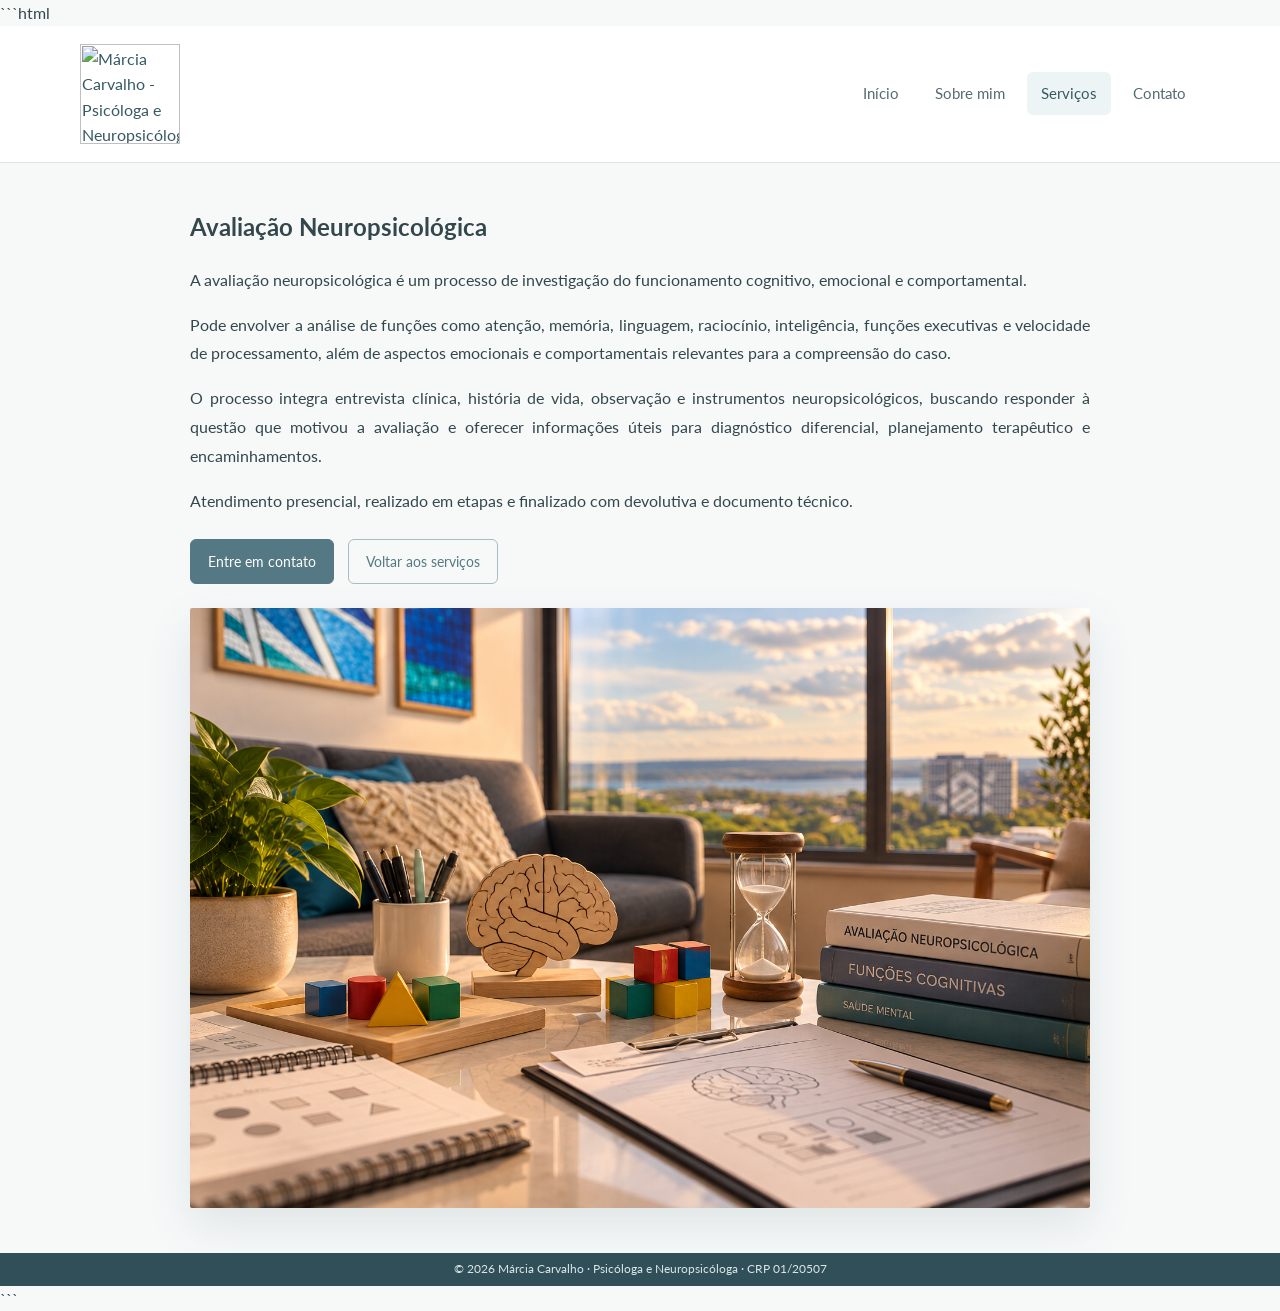
==== avaliacao-neuropsicologica.html @ aefe451d "atualizacao do site 09-10-26" ====
```html
<!DOCTYPE html>
<html lang="pt-br">
  <head>
    <meta charset="UTF-8" />
    <meta name="viewport" content="width=device-width, initial-scale=1.0" />
    <title>Avaliação Neuropsicológica | Márcia Carvalho</title>
    <meta
      name="description"
      content="Conheça a avaliação neuropsicológica oferecida por Márcia Carvalho, Psicóloga e Neuropsicóloga."
    />

    <link
      href="https://fonts.googleapis.com/css2?family=Cormorant+Garamond:wght@400;500;600&family=Lato:wght@400;500;600;700&display=swap"
      rel="stylesheet"
    />
    <link rel="stylesheet" href="style.css" />
  </head>

  <body class="inner-page">
    <header class="site-header">
      <div class="site-header-content">
        <a href="index.html" class="brand">
          <img
            src="imagem5.png"
            alt="Márcia Carvalho - Psicóloga e Neuropsicóloga"
            class="site-logo"
          />
        </a>

        <nav class="site-nav">
          <a href="index.html">Início</a>
          <a href="sobre-mim.html">Sobre mim</a>
          <a href="servicos.html" class="active">Serviços</a>
          <a href="contato.html">Contato</a>
        </nav>
      </div>
    </header>

    <main class="inner-main psychotherapy-main">
      <section class="psychotherapy-layout">
        <div class="psychotherapy-copy">
          <h1>Avaliação Neuropsicológica</h1>

          <p>
            A avaliação neuropsicológica é um processo de investigação do
            funcionamento cognitivo, emocional e comportamental.
          </p>

          <p>
            Pode envolver a análise de funções como atenção, memória, linguagem,
            raciocínio, inteligência, funções executivas e velocidade de
            processamento, além de aspectos emocionais e comportamentais
            relevantes para a compreensão do caso.
          </p>

          <p>
            O processo integra entrevista clínica, história de vida, observação
            e instrumentos neuropsicológicos, buscando responder à questão que
            motivou a avaliação e oferecer informações úteis para diagnóstico
            diferencial, planejamento terapêutico e encaminhamentos.
          </p>

          <p class="psychotherapy-attendance">
            Atendimento presencial, realizado em etapas e finalizado com
            devolutiva e documento técnico.
          </p>

          <div class="psychotherapy-actions">
            <a href="contato.html" class="button button-primary">
              Entre em contato
            </a>
            <a href="servicos.html" class="button button-secondary">
              Voltar aos serviços
            </a>
          </div>
        </div>

        <div class="psychotherapy-image">
          <img
            src="AvaliacaoNeuropsicologica.png"
            alt="Ambiente de atendimento para avaliação neuropsicológica"
          />
        </div>
      </section>
    </main>

    <footer class="site-footer">
      <p>© 2026 Márcia Carvalho · Psicóloga e Neuropsicóloga · CRP 01/20507</p>
    </footer>
  </body>
</html>
```
---- style.css ----
/* =========================================================
   BASE — NORMALIZAÇÃO E TIPOGRAFIA
   Mantém a renderização consistente entre navegadores e telas.
   ========================================================= */

*,
*::before,
*::after {
    box-sizing: border-box;
}

html {
    width: 100%;
}

body {
    margin: 0;
    font-family: "Lato", sans-serif;
    line-height: 1.6;
}

img {
    max-width: 100%;
}

/* =========================================================
   HOME — MÁRCIA CARVALHO
   ========================================================= */

.home-page {
    background-color: #f7f9f9;
    color: #33474d;
    font-family: "Lato", sans-serif;
}


/* ---------- HEADER ---------- */

.home-page .site-header {
    position: relative;
    width: 100%;
    background-color: rgba(255, 255, 255, 0.96);
    border-bottom: 1px solid #dce5e7;
    padding: 0;
}

.home-page .site-header-content {
    max-width: 1180px;
    margin: 0 auto;
    padding: 18px 30px;

    display: flex;
    align-items: center;
    justify-content: space-between;
    gap: 30px;
}

.home-page .brand {
    display: flex;
    flex-direction: column;
    text-decoration: none;
    color: #365963;
}

.header-name {
    position: absolute;

    left: 50%;
    top: 55%;

    transform: translate(-50%, -50%);

    margin-left: -100px;

    color: #304f58;

    font-family: "Cormorant Garamond", serif;

    font-size: 2.5rem;

    font-weight: 400;

    line-height: 1;

    white-space: nowrap;

    display: flex;
    flex-direction: column;
    align-items: center;
}

.header-name small {
    margin-top: 6px;

    font-family: "Lato", sans-serif;

    font-size: 0.72rem;

    font-weight: 500;

    letter-spacing: 0.08em;

    color: #6f858b;
}   

/* ---------- MENU ---------- */

.home-page .site-nav {
    display: flex;
    align-items: center;
    gap: 8px;
}

.home-page .site-nav a {
    padding: 9px 14px;
    background: transparent;
    color: #536b72;
    border-radius: 6px;
    text-decoration: none;
    font-size: 0.95rem;

    transition:
        background-color 0.2s ease,
        color 0.2s ease;
}

.home-page .site-nav a:hover,
.home-page .site-nav a.active {
    background-color: #edf4f5;
    color: #365963;
}


/* ---------- MAIN ---------- */

.home-page .home-main {
    width: 100%;
    max-width: none;
    margin: 0;
    padding: 0;

    background: transparent;
    border-radius: 0;
    box-shadow: none;

    text-align: left;

    padding-bottom: 80px;
}


/* ---------- HERO ---------- */

.home-page .hero {
    max-width: 1180px;

    min-height: 620px;

    margin: 0 auto;
    padding: 50px 30px;

    display: grid;
    grid-template-columns: minmax(0, 1fr) minmax(320px, 540px);

    align-items: center;

    gap: clamp(30px, 4vw, 50px);
}

.home-page .hero-content {
    max-width: 650px;
}

.home-page .eyebrow {
    margin: 0 0 14px;

    color: #66838b;

    font-size: 0.78rem;
    font-weight: 600;

    letter-spacing: 2px;
    text-transform: uppercase;
}

.home-page .hero h1 {
    margin: 0;

    color: #304f58;

    font-family: "Cormorant Garamond", serif;

    font-size: clamp(2.8rem, 5vw, 4.6rem);

    font-weight: 400;

    line-height: 1.05;
}

.home-page .crp {
    margin: 12px 0 28px;

    color: #7b9095;

    font-size: 0.9rem;

    letter-spacing: 0.5px;
}

.home-page .hero-text {
    max-width: 620px;

    margin: 0 0 16px;

    color: #435b62;

    font-size: 1.45rem;

    line-height: 1.5;
}

.home-page .hero-description {
    max-width: 600px;
    margin: 0 0 5px;
    color: #708287;
    font-size: 1.05rem;
    line-height: 1.7;
    text-align: justify;

}


/* ---------- BOTÕES ---------- */

.home-page .hero-buttons {
    display: flex;

    align-items: center;

    gap: 14px;

    margin-top: 45px;
}

.home-page .button {
    display: inline-block;

    padding: 12px 20px;

    border-radius: 6px;

    text-decoration: none;

    font-size: 0.92rem;

    transition:
        background-color 0.2s ease,
        color 0.2s ease,
        border-color 0.2s ease;
}

.home-page .button-primary {
    background-color: #547985;
    color: white;
}

.home-page .button-primary:hover {
    background-color: #456873;
}

.home-page .button-secondary {
    background-color: transparent;

    color: #547985;

    border: 1px solid #a9bcc1;
}

.home-page .button-secondary:hover {
    background-color: #edf4f5;
}


/* ---------- FOTO DA HOME ---------- */

.home-page .home-page
/* ---------- SERVIÇOS NA HOME ---------- */

.home-page .services-preview {
    max-width: 1180px;

    margin: 0 auto 60px;

    padding: 70px 30px 40px;

    border-top: 1px solid #e1e9eb;
}

.home-page .section-heading {
    max-width: 650px;

    margin-bottom: 42px;
}

.home-page .section-heading h2 {
    margin: 0 0 12px;

    color: #304f58;

    font-family: "Cormorant Garamond", serif;

    font-size: 2.4rem;

    font-weight: 400;
}


/* ---------- CARDS ---------- */

.home-page .service-cards {
    display: grid;

    grid-template-columns: repeat(2, 1fr);

    gap: 24px;

    max-width: 1100px;
    margin: 0 auto;
}

.home-page .service-card {
    padding: 32px;

    background-color: white;

    border: 1px solid #e0e8ea;

    border-radius: 10px;

    text-decoration: none;

    box-shadow: 0 8px 25px rgba(48, 79, 88, 0.05);

    transition:
        transform 0.2s ease,
        box-shadow 0.2s ease,
        border-color 0.2s ease;
}

.home-page .service-card:hover {
    transform: translateY(-3px);

    border-color: #c2d2d6;
    background: #eef4f5;

    box-shadow: 0 14px 30px rgba(48, 79, 88, 0.09);
}

.home-page .service-card h3 {
    margin: 0 0 12px;

    color: #365963;

    font-family: "Cormorant Garamond", serif;

    font-size: 1.45rem;

    font-weight: 400;
}

.home-page .service-card p {
    margin: 0 0 20px;

    color: #718287;

    font-size: 0.95rem;

    line-height: 1.7;
}

.home-page .service-card span {
    color: #547985;

    font-size: 0.9rem;

    font-weight: 600;
}


/* =========================================================
   PÁGINAS INTERNAS
   ========================================================= */

.inner-page {
    min-height: 100vh;
    display: flex;
    flex-direction: column;

    background-color: #f7f9f9;
    color: #33474d;
    font-family: "Lato", sans-serif;
}


/* ---------- HEADER ---------- */

.inner-page .site-header {
    position: relative;

    width: 100%;

    background-color: rgba(255, 255, 255, 0.96);

    border-bottom: 1px solid #dce5e7;

    padding: 0;
}

.inner-page .site-header-content {
    max-width: 1180px;

    margin: 0 auto;

    padding: 18px 30px;

    display: flex;

    align-items: center;

    justify-content: space-between;

    gap: 30px;
}

.inner-page .brand {
    display: flex;

    flex-direction: column;

    text-decoration: none;

    color: #365963;
}

.inner-page .site-nav {
    display: flex;

    align-items: center;

    gap: 8px;
}

.inner-page .site-nav a {
    padding: 9px 14px;

    background: transparent;

    color: #536b72;

    border-radius: 6px;

    text-decoration: none;

    font-size: 0.95rem;

    transition:
        background-color 0.2s ease,
        color 0.2s ease;
}

.inner-page .site-nav a:hover,
.inner-page .site-nav a.active {
    background-color: #edf4f5;

    color: #365963;
}


/* =========================================================
   SOBRE MIM
   ========================================================= */

.about-main {
    max-width: 1180px;

    margin: 0 auto;

    padding: 30px 30px 60px;

    background: transparent;

    text-align: left;
}


/* ---------- PRIMEIRA SEÇÃO ---------- */

.about-hero {
    display: grid;

    grid-template-columns: minmax(0, 1fr) minmax(320px, 540px);

    align-items: center;

    gap: clamp(30px, 4vw, 50px);

    max-width: 1180px;

    margin: 0 auto;
}

.about-content {
    text-align: left;
}


/* ---------- FOTO ---------- */

.about-image {
    display: flex;

    justify-content: flex-start;
    transform: none;
}

.about-image img {
    width: 100%;
    max-width: 500px;
    height: 450px;

    object-fit: cover;
    object-position: center top;

    border-radius: 0;

    box-shadow: 0 18px 45px rgba(48, 79, 88, 0.12);

    -webkit-mask-image: linear-gradient(to right,
            black 0%,
            black 78%,
            rgba(0, 0, 0, 0.75) 85%,
            rgba(0, 0, 0, 0.25) 93%,
            transparent 100%);

    mask-image: linear-gradient(to right,
            black 0%,
            black 78%,
            rgba(0, 0, 0, 0.75) 85%,
            rgba(0, 0, 0, 0.25) 93%,
            transparent 100%);
}

/* ---------- TEXTO ---------- */

.about-content {
    max-width: 650px;
    text-align: left;
    order: 1;
}

.about-content .eyebrow {
    margin: 0 0 14px;

    color: #66838b;

    font-size: 0.78rem;

    font-weight: 600;

    letter-spacing: 2px;

    text-transform: uppercase;
}

.about-content h1 {
    margin: 0;

    color: #304f58;

    font-family: "Cormorant Garamond", serif;

    font-size: 3.5rem;

    font-weight: 400;

    line-height: 1.1;
}

.about-role {
    margin: 12px 0 24px;

    color: #789096;

    font-size: 0.95rem;
}

.about-content p:not(.eyebrow):not(.about-role) {
    margin: 0 0 12px;

    color: #687b80;

    font-size: 1.04rem;

    line-height: 1.65;
    text-align: justify;
}


/* =========================================================
   MINHA ABORDAGEM — TCC
   ========================================================= */

.about-approach {
    margin-top: 50px;

    padding-top: 45px;

    border-top: 1px solid #e1e9eb;
}

.about-approach .section-heading {
    max-width: 800px;
}

.about-approach .eyebrow {
    margin: 0 0 14px;

    color: #66838b;

    font-size: 0.78rem;

    font-weight: 600;

    letter-spacing: 2px;

    text-transform: uppercase;
}

.about-approach h2 {
    margin: 0 0 18px;

    color: #304f58;

    font-family: "Cormorant Garamond", serif;

    font-size: 2.4rem;

    font-weight: 400;
}


/* TODOS os textos da TCC ficam iguais */

.about-approach .section-heading>p {
    margin: 0 0 14px;

    color: #75868a;

    font-size: 1rem;

    line-height: 1.7;
}

.about-approach .section-heading>p:last-child {
    margin-bottom: 0;
}


/* =========================================================
   RODAPÉ
   ========================================================= */

/*
   Home e Sobre mim usam exatamente o mesmo rodapé.
*/

.home-page .site-footer,
.inner-page .site-footer {
    position: relative;

    width: 100%;

    padding: 8px 20px;

    background-color: #304f58;

    color: #dbe5e7;

    text-align: center;
}

.home-page .site-footer p,
.inner-page .site-footer p {
    margin: 0;

    padding: 0;

    font-size: 0.72rem;

    line-height: 1.4;
}


/* Logo da marca no cabeçalho */
.site-header-content {
    min-height: 100px;
}

.site-logo {
    height: 100px;
    width: auto;
    object-fit: contain;
    display: block;
}

/* =========================================================
   SERVIÇOS
   ========================================================= */

.inner-page .inner-main {
    width: 100%;
    max-width: 1180px;
    margin: 0 auto;
    padding: 25px 30px 45px;

    background: transparent;
    text-align: left;
}


/* ---------- TÍTULO DA PÁGINA ---------- */

.inner-page .page-heading {
    max-width: 800px;
    margin-bottom: 24px;
}

.inner-page .page-heading .eyebrow {
    margin: 0 0 8px;

    color: #66838b;

    font-size: 0.78rem;
    font-weight: 600;

    letter-spacing: 2px;
    text-transform: uppercase;
}

.inner-page .page-heading h1 {
    margin: 0 0 8px;

    color: #304f58;

    font-family: "Cormorant Garamond", serif;
    font-size: clamp(2.8rem, 4vw, 3.5rem);
    font-weight: 400;
    line-height: 1.05;
}

.inner-page .page-heading>p:last-child {
    margin: 0;

    color: #75868a;

    font-size: 1rem;
    line-height: 1.55;
}


/* ---------- CARDS ---------- */

.inner-page .services-grid {
    display: grid;
    grid-template-columns: repeat(2, 1fr);
    gap: 24px;
}

.inner-page .service-detail-card {
    padding: 22px 30px;

    background-color: #ffffff;

    border: 1px solid #e0e8ea;
    border-radius: 10px;

    box-shadow: 0 8px 25px rgba(48, 79, 88, 0.05);

    transition:
        transform 0.2s ease,
        box-shadow 0.2s ease,
        border-color 0.2s ease;
}

.inner-page .service-detail-card:hover {
    transform: translateY(-3px);

    border-color: #c2d2d6;

    box-shadow: 0 14px 30px rgba(48, 79, 88, 0.09);
}


/* ---------- NÚMERO ---------- */

.inner-page .service-detail-number {
    margin-bottom: 16px;

    color: #78949b;

    font-size: 0.78rem;
    font-weight: 600;

    letter-spacing: 1.5px;
}


/* ---------- TÍTULO ---------- */

.inner-page .service-detail-content h2 {
    margin: 0 0 10px;

    color: #365963;

    font-family: "Cormorant Garamond", serif;

    font-size: 1.8rem;
    font-weight: 400;

    line-height: 1.2;
}


/* ---------- TEXTO ---------- */

.inner-page .service-detail-content p {
    margin: 0 0 18px;

    color: #718287;

    font-size: 1.0rem;
    line-height: 1.55;
}


/* ---------- BOTÃO ---------- */

.inner-page .service-detail-content .button {
    display: inline-block;

    padding: 10px 17px;

    background-color: #547985;
    color: white;

    border-radius: 6px;

    text-decoration: none;

    font-size: 0.9rem;

    transition: background-color 0.2s ease;
}

.inner-page .service-detail-content .button:hover {
    background-color: #456873;
}


/* ---------- RODAPÉ ---------- */

.inner-page .site-footer {
    margin-top: auto;
}


/* =========================================================
   CONTATO
   ========================================================= */

.inner-page .contact-main {
    width: 100%;
    max-width: 1180px;
    margin: 0 auto;

    padding: 40px 30px 50px;

    background: transparent;

    text-align: left;

    flex: 1;
}


/* ---------- TÍTULO ---------- */

.inner-page .contact-heading {
    max-width: 760px;

    margin-bottom: 32px;
}

.inner-page .contact-heading .eyebrow {
    margin: 0 0 8px;

    color: #66838b;

    font-size: 0.78rem;
    font-weight: 600;

    letter-spacing: 2px;
    text-transform: uppercase;
}

.inner-page .contact-heading h1 {
    margin: 0 0 10px;

    color: #304f58;

    font-family: "Cormorant Garamond", serif;
    font-size: clamp(2.8rem, 4vw, 3.5rem);
    font-weight: 400;

    line-height: 1.05;
}

.inner-page .contact-heading>p:last-child {
    margin: 0;

    color: #75868a;

    font-size: 1rem;

    line-height: 1.55;
}


/* ---------- CARDS ---------- */

.inner-page .contact-cards {
    display: grid;
    grid-template-columns: repeat(3, 1fr);
    gap: 22px;
    max-width: 1100px;
    margin: 0 auto;
}

.inner-page .contact-card {
    display: flex;
    flex-direction: column;

    padding: 28px;

    background-color: #ffffff;

    border: 1px solid #e0e8ea;
    border-radius: 10px;

    text-decoration: none;

    box-shadow: 0 8px 25px rgba(48, 79, 88, 0.05);

    transition:
        transform 0.2s ease,
        box-shadow 0.2s ease,
        border-color 0.2s ease;
}

.inner-page .contact-card:hover {
    transform: translateY(-3px);

    border-color: #c2d2d6;

    box-shadow: 0 14px 30px rgba(48, 79, 88, 0.09);
}


/* ---------- ÍCONES ---------- */

.inner-page .contact-icon {
    width: 58px;
    height: 58px;

    margin-bottom: 20px;
}

.inner-page .contact-icon img {
    width: 100%;
    height: 100%;

    object-fit: contain;

    display: block;
}


/* ---------- INFORMAÇÕES ---------- */

.inner-page .contact-info h2 {
    margin: 0 0 8px;

    color: #365963;

    font-family: "Cormorant Garamond", serif;

    font-size: 1.55rem;
    font-weight: 400;
}

.inner-page .contact-info p {
    margin: 0 0 18px;

    color: #718287;

    font-size: 0.92rem;

    line-height: 1.5;
}

.inner-page .contact-info span {
    margin-top: auto;

    color: #547985;

    font-size: 0.9rem;
    font-weight: 600;
}


/* =========================================================
   PSICOTERAPIA — AJUSTE EXCLUSIVO DA PÁGINA
   ========================================================= */

.psychotherapy-main {
    padding-top: 40px;
    padding-bottom: 35px;
}

.psychotherapy-content {
    width: 100%;
    max-width: 1100px;
    margin: 0 auto;
    transform: translateX(-20px);
}

.psychotherapy-card {
    width: 100%;

    padding: 10px 8px 20px;

    background-color: transparent;

    border: none;
    border-radius: 0;

    box-shadow: none;
}

.psychotherapy-card h2 {
    margin: 0 0 20px;

    color: #304f58;

    font-family: "Cormorant Garamond", serif;

    font-size: 2.2rem;
    font-weight: 400;

    line-height: 1.2;
}

.psychotherapy-card p:not(.eyebrow) {
    margin: 0 0 16px;

    color: #687b80;

    font-size: 0.96rem;

    line-height: 1.65;
}

.psychotherapy-actions {
    display: flex;
    align-items: center;

    gap: 14px;

    margin-top: 24px;
}

/* Botões exclusivos da psicoterapia */
.psychotherapy-actions .button {
    display: inline-flex;
    align-items: center;
    justify-content: center;

    padding: 10px 17px;

    border-radius: 6px;

    font-size: 0.9rem;

    text-decoration: none;

    transition:
        background-color 0.2s ease,
        color 0.2s ease,
        border-color 0.2s ease;
}

.psychotherapy-actions .button-primary {
    background-color: #547985;
    color: #ffffff;

    border: 1px solid #547985;
}

.psychotherapy-actions .button-primary:hover {
    background-color: #456873;
    border-color: #456873;
}

.psychotherapy-actions .button-secondary {
    background-color: transparent;
    color: #547985;

    border: 1px solid #a9bcc1;
}

.psychotherapy-actions .button-secondary:hover {
    background-color: #edf4f5;
}


/* ---------- RODAPÉ ---------- */

/* =========================================================
   PSICOTERAPIA — CELULAR
   ========================================================= */

/* ---------- IMAGEM PRINCIPAL ---------- */

.hero-image {
    display: flex;
    justify-content: center;

    width: 100%;
    height: 522px;

    overflow: hidden;
}

.hero-image img {
    display: block;

    width: min(100%, 450px);
    height: 522px;

    object-fit: cover;
    object-position: center center;

    border-radius: 0;

    box-shadow: 0 18px 45px rgba(48, 79, 88, 0.12);

    transform: none;

    /* Transição suave para o fundo */
    -webkit-mask-image: linear-gradient(to right,
            transparent 0%,
            rgba(0, 0, 0, 0.25) 10%,
            rgba(0, 0, 0, 0.75) 25%,
            black 32%,
            black 100%);

    mask-image: linear-gradient(to right,
            transparent 0%,
            rgba(0, 0, 0, 0.25) 10%,
            rgba(0, 0, 0, 0.75) 25%,
            black 32%,
            black 100%);
}


@media (max-width: 600px) {

    .psychotherapy-main {
        padding: 30px 20px 35px;
    }

    .psychotherapy-actions {
        flex-direction: column;

        align-items: stretch;

        width: 100%;
    }

    .psychotherapy-actions .button {
        width: 100%;
    }
}

/* =========================================================
   AVALIAÇÃO NEUROPSICOLÓGICA — AJUSTE EXCLUSIVO DA PÁGINA
   ========================================================= */

.neuropsychology-main {
    padding-top: 40px;
    padding-bottom: 35px;
}

.neuropsychology-content {
    width: 100%;
    max-width: 1100px;
    margin: 0 auto;
}

.neuropsychology-card {
    width: 100%;

    padding: 34px 48px 30px;

    background-color: #ffffff;

    border: 1px solid #d9e5e9;
    border-radius: 14px;

    box-shadow: 0 8px 30px rgba(40, 75, 85, 0.04);
}

.neuropsychology-card .eyebrow {
    margin: 0 0 14px;

    color: #66838b;

    font-size: 0.78rem;
    font-weight: 600;

    letter-spacing: 2px;
    text-transform: uppercase;
}

.neuropsychology-card h2 {
    margin: 0 0 20px;

    color: #304f58;

    font-family: "Cormorant Garamond", serif;

    font-size: 2.2rem;
    font-weight: 400;

    line-height: 1.2;
}

.neuropsychology-card p:not(.eyebrow) {
    margin: 0 0 16px;

    color: #687b80;

    font-size: 1.05rem;

    line-height: 1.65;
}

.neuropsychology-actions {
    display: flex;
    align-items: center;

    gap: 14px;

    margin-top: 24px;
}

/* Botões exclusivos da avaliação neuropsicológica */

.neuropsychology-actions .button {
    display: inline-flex;
    align-items: center;
    justify-content: center;

    padding: 10px 17px;

    border-radius: 6px;

    font-size: 0.9rem;

    text-decoration: none;

    transition:
        background-color 0.2s ease,
        color 0.2s ease,
        border-color 0.2s ease;
}

.neuropsychology-actions .button-primary {
    background-color: #547985;
    color: #ffffff;

    border: 1px solid #547985;
}

.neuropsychology-actions .button-primary:hover {
    background-color: #456873;
    border-color: #456873;
}

.neuropsychology-actions .button-secondary {
    background-color: transparent;
    color: #547985;

    border: 1px solid #a9bcc1;
}

.neuropsychology-actions .button-secondary:hover {
    background-color: #edf4f5;
}

/* =========================================================
   AVALIAÇÃO NEUROPSICOLÓGICA — CELULAR
   ========================================================= */

@media (max-width: 600px) {

    .neuropsychology-main {
        padding: 30px 20px 35px;
    }

    .neuropsychology-card {
        padding: 28px 24px;
    }

    .neuropsychology-card h2 {
        font-size: 2rem;
    }

    .neuropsychology-card p:not(.eyebrow) {
        font-size: 0.95rem;
    }

    .neuropsychology-actions {
        flex-direction: column;

        align-items: stretch;

        width: 100%;
    }

    .neuropsychology-actions .button {
        width: 100%;
    }
}

/* =========================================================
   RESPONSIVIDADE — HOME E PÁGINAS INTERNAS
   O layout se adapta aos CSS pixels disponíveis, não ao tamanho físico
   do monitor. Isso mantém o mesmo design em MacBook, monitor externo
   e celular, mudando apenas quando o espaço realmente fica menor.
   ========================================================= */

@media (max-width: 1050px) {

    /* ---------- HOME ---------- */

    .home-page .hero {
        grid-template-columns: minmax(0, 1fr) minmax(300px, 430px);
        gap: 30px;
        padding-left: 30px;
        padding-right: 30px;
    }

    .home-page .hero-image {
        height: 500px;
    }

    .home-page .hero-image img {
        width: min(100%, 430px);
        height: 500px;
        object-fit: cover;
        object-position: center center;
    }

    /* ---------- SOBRE MIM ---------- */

    .about-main {
        padding-left: 30px;
        padding-right: 30px;
    }

    .about-hero {
        grid-template-columns: minmax(260px, 320px) minmax(0, 1fr);
        gap: 40px;
    }

    /* ---------- SERVIÇOS ---------- */

    .inner-page .services-grid {
        gap: 20px;
    }

    /* ---------- CONTATO ---------- */

    .inner-page .contact-cards {
        gap: 18px;
    }
}


@media (max-width: 850px) {

    /* ---------- CABEÇALHO ---------- */

    .home-page .site-header-content,
    .inner-page .site-header-content {
        flex-direction: column;
        gap: 15px;
        position: relative;
    }

    /* ---------- HOME ---------- */

    .home-page .hero {
        grid-template-columns: 1fr;
        gap: 35px;
        padding: 50px 30px;
    }

    .home-page .hero-content {
        max-width: 100%;
        text-align: center;
    }

    .home-page .hero .eyebrow,
    .home-page .hero-text,
    .home-page .hero-description {
        margin-left: auto;
        margin-right: auto;
    }

    .home-page .hero-buttons {
        justify-content: center;
    }

    .home-page .hero-image {
        order: -1;
        justify-content: center;
        height: 390px;
    }

    .home-page .hero-image img {
        width: min(100%, 320px);
        height: 390px;
        object-fit: cover;
        object-position: center center;
        transform: none;
    }

    .home-page .service-cards {
        grid-template-columns: 1fr;
    }

    /* ---------- SOBRE MIM ---------- */

    .about-main {
        padding: 45px 30px 60px;
    }

    .about-hero {
        grid-template-columns: 1fr;
        gap: 40px;
    }

    .about-image {
        order: -1;
        justify-content: center;
        transform: none;
    }

    .about-image img {
        width: min(100%, 300px);
        height: 380px;
    }

    .about-content {
        max-width: 100%;
        text-align: center;
    }

    .about-content h1 {
        font-size: 3rem;
    }

    .about-content .eyebrow,
    .about-content p {
        margin-left: auto;
        margin-right: auto;
    }

    .about-approach .section-heading {
        text-align: center;
        margin: 0 auto;
    }

    /* ---------- SERVIÇOS ---------- */

    .inner-page .services-grid {
        grid-template-columns: 1fr;
    }

    /* ---------- CONTATO ---------- */

    .inner-page .contact-main {
        padding: 35px 30px 45px;
    }

    .inner-page .contact-cards {
        grid-template-columns: 1fr;
    }
}


@media (max-width: 600px) {

    /* ---------- CABEÇALHO ---------- */

    .home-page .site-header-content,
    .inner-page .site-header-content {
        padding: 16px 20px;
    }

    .site-logo {
        height: 85px;
    }

    .home-page .site-nav,
    .inner-page .site-nav {
        width: 100%;
        justify-content: center;
        flex-wrap: wrap;
    }

    .home-page .site-nav a,
    .inner-page .site-nav a {
        padding: 8px 10px;
        font-size: 0.88rem;
    }

    /* ---------- HOME ---------- */

    .home-page .hero {
        padding: 40px 20px 50px;
    }

    .home-page .hero h1 {
        font-size: 3rem;
    }

    .home-page .hero-text {
        font-size: 1.2rem;
    }

    .home-page .hero-buttons {
        flex-direction: column;
        width: 100%;
    }

    .home-page .button {
        width: 100%;
        text-align: center;
    }

    .home-page .hero-image {
        height: 350px;
    }

    .home-page .hero-image img {
        width: 280px;
        height: 350px;
        object-fit: cover;
        object-position: center center;
    }

    .home-page .services-preview {
        padding: 55px 20px 65px;
    }

    .home-page .section-heading h2 {
        font-size: 2rem;
    }

    .home-page .service-card {
        padding: 26px;
    }

    /* ---------- PÁGINAS INTERNAS ---------- */

    .inner-page .inner-main {
        padding: 30px 20px 40px;
    }

    .about-main {
        padding: 40px 20px 55px;
    }

    .about-image img {
        width: 280px;
        height: 350px;
    }

    .about-content h1 {
        font-size: 2.6rem;
    }

    .about-content p:not(.eyebrow):not(.about-role) {
        font-size: 0.95rem;
    }

    .about-approach {
        margin-top: 50px;
        padding-top: 45px;
    }

    .about-approach h2 {
        font-size: 2rem;
    }

    .inner-page .page-heading h1 {
        font-size: 3rem;
    }

    .inner-page .service-detail-card {
        padding: 24px;
    }

    .inner-page .service-detail-content h2 {
        font-size: 1.55rem;
    }

    .inner-page .contact-main {
        padding: 30px 20px 40px;
    }

    .inner-page .contact-heading h1 {
        font-size: 2.6rem;
    }

    .inner-page .contact-card {
        padding: 24px;
    }
}

/* Cards da página Serviços */

.inner-page .services-grid {
    display: grid;
    grid-template-columns: repeat(2, 1fr);
    gap: 24px;
    max-width: 1100px;
    margin: 0 auto;
}

.inner-page .services-grid .service-card {
    display: block;
    padding: 32px;
    background-color: #ffffff;
    border: 1px solid #e0e8ea;
    border-radius: 10px;
    text-decoration: none;
    box-shadow: 0 8px 25px rgba(48, 79, 88, 0.05);

    transition:
        transform 0.2s ease,
        box-shadow 0.2s ease,
        border-color 0.2s ease,
        background-color 0.2s ease;
}

.inner-page .services-grid .service-card:hover {
    transform: translateY(-3px);
    border-color: #c2d2d6;
    background-color: #eef4f5;
    box-shadow: 0 14px 30px rgba(48, 79, 88, 0.09);
}

.inner-page .services-grid .service-card h3 {
    margin: 0 0 12px;
    color: #365963;
    font-family: "Cormorant Garamond", serif;
    font-size: 1.45rem;
    font-weight: 400;
}

.inner-page .services-grid .service-card p {
    margin: 0 0 20px;
    color: #718287;
    font-size: 0.95rem;
    line-height: 1.7;
}

.inner-page .services-grid .service-card span {
    color: #547985;
    font-size: 0.9rem;
    font-weight: 600;
}


/* PSICOTERAPIA — TEXTO ACIMA E FOTO HORIZONTAL ABAIXO */

.psychotherapy-main {
    width: 100%;
    max-width: 1240px;
    margin: 0 auto;
    padding: 45px 30px 60px;
    background: transparent;
}

.psychotherapy-layout {
    display: flex;
    flex-direction: column;
    align-items: stretch;
    gap: 32px;
    width: 100%;
    max-width: 1100px;
    margin: 0 auto;
    transform: none;
}

.psychotherapy-copy {
    width: 100%;
    max-width: 900px;
}

.psychotherapy-image {
    width: 100%;
    max-width: 1100px;
    margin: 0 auto;
}

.psychotherapy-image img {
    display: block;
    width: 100%;
    height: auto;
    aspect-ratio: auto;
    object-fit: contain;
    object-position: center;
    border-radius: 2px;
    box-shadow: 0 18px 45px rgba(48, 79, 88, 0.12);
}

@media (max-width: 600px) {
    .psychotherapy-main {
        padding: 30px 20px 40px;
    }

    .psychotherapy-copy h1 {
        font-size: 2.7rem;
    }

    .psychotherapy-copy p:not(.psychotherapy-eyebrow) {
        font-size: 1rem;
    }

    .psychotherapy-main .psychotherapy-actions {
        flex-direction: column;
        align-items: stretch;
    }

    .psychotherapy-main .psychotherapy-actions .button {
        width: 100%;
        text-align: center;
    }
}

/* PSICOTERAPIA — AJUSTE DE TEXTO E IMAGEM */

.psychotherapy-layout {
    display: flex;
    flex-direction: column;
    align-items: center;
    gap: 24px;
    width: 100%;
    max-width: 900px;
    margin: 0 auto;
    transform: none;
}

.psychotherapy-copy {
    width: 100%;
    max-width: 100%;
    text-align: left;
}

.psychotherapy-copy p:not(.psychotherapy-eyebrow) {
    text-align: justify;
    line-height: 1.8;
}

.psychotherapy-image {
    width: 100%;
    max-width: 900px;
    margin: 0 auto;
}

.psychotherapy-image img {
    display: block;
    width: 100%;
    height: auto;
    aspect-ratio: auto;
    object-fit: contain;
    object-position: center;
    border-radius: 2px;
    box-shadow: 0 18px 45px rgba(48, 79, 88, 0.12);
}

@media (max-width: 600px) {
    .psychotherapy-layout {
        gap: 20px;
    }

    .psychotherapy-copy p:not(.psychotherapy-eyebrow) {
        text-align: justify;
    }

    .psychotherapy-image {
        width: 100%;
    }
}


/* ========================================
   CONTATO — NOVO LAYOUT
======================================== */

.contact-page {
    background: #f5f8f8;
}

.contact-main {
    width: 100%;
    max-width: 1190px;
    min-height: 610px;
    margin: 0 auto;
    padding: 65px 30px 75px;
}

.contact-intro {
    max-width: 720px;
    margin-bottom: 38px;
}

.contact-eyebrow {
    display: inline-block;
    margin-bottom: 12px;
    color: #78949a;
    font-family: "Lato", sans-serif;
    font-size: 0.76rem;
    font-weight: 700;
    letter-spacing: 2px;
}

.contact-intro h1 {
    margin: 0 0 12px;
    color: #31545d;
    font-family: "Cormorant Garamond", serif;
    font-size: clamp(2.8rem, 5vw, 3.7rem);
    font-weight: 500;
    line-height: 1.05;
}

.contact-intro>p {
    max-width: 650px;
    margin: 0;
    color: #70848a;
    font-family: "Lato", sans-serif;
    font-size: 1.05rem;
    line-height: 1.8;
}

.contact-content {
    display: grid;
    grid-template-columns: 1.05fr 0.95fr;
    gap: 30px;
    align-items: stretch;
}

.contact-welcome {
    display: flex;
    flex-direction: column;
    align-items: flex-start;
    justify-content: center;
    padding: 38px 40px;
    border: 1px solid #dce6e8;
    border-radius: 12px;
    background: #ffffff;
    box-shadow: 0 12px 30px rgba(48, 79, 88, 0.04);
}

.contact-decoration {
    display: flex;
    gap: 6px;
    margin-bottom: 24px;
}

.contact-decoration span {
    display: block;
    width: 25px;
    height: 3px;
    border-radius: 3px;
    background: #91afb4;
}

.contact-decoration span:nth-child(2) {
    width: 13px;
    background: #c0d2d5;
}

.contact-decoration span:nth-child(3) {
    width: 7px;
    background: #dce6e8;
}

.contact-welcome h2 {
    max-width: 390px;
    margin: 0 0 14px;
    color: #31545d;
    font-family: "Cormorant Garamond", serif;
    font-size: 2.35rem;
    font-weight: 500;
    line-height: 1.12;
}

.contact-welcome>p {
    max-width: 420px;
    margin: 0 0 28px;
    color: #70848a;
    font-family: "Lato", sans-serif;
    font-size: 0.98rem;
    line-height: 1.8;
}

.contact-whatsapp-button {
    display: inline-flex;
    align-items: center;
    justify-content: center;
    gap: 10px;
    min-height: 50px;
    padding: 13px 18px;
    border: 1px solid #31545d;
    border-radius: 6px;
    background: #31545d;
    color: #ffffff;
    font-family: "Lato", sans-serif;
    font-size: 0.9rem;
    font-weight: 700;
    text-decoration: none;
    transition: background 0.2s ease, transform 0.2s ease;
}

.contact-whatsapp-button:hover {
    transform: translateY(-2px);
    background: #25434b;
}

.contact-whatsapp-button img {
    width: 21px;
    height: 21px;
    object-fit: contain;
    filter: brightness(0) invert(1);
}

.contact-whatsapp-button span {
    margin-left: 4px;
    font-size: 1.1rem;
}

.contact-options {
    display: flex;
    flex-direction: column;
    justify-content: center;
    gap: 16px;
}

.contact-option {
    display: flex;
    align-items: center;
    gap: 20px;
    min-height: 145px;
    padding: 25px 28px;
    border: 1px solid #dce6e8;
    border-radius: 12px;
    background: #ffffff;
    text-decoration: none;
    box-shadow: 0 12px 30px rgba(48, 79, 88, 0.04);
    transition: transform 0.2s ease, box-shadow 0.2s ease;
}

.contact-option:hover {
    transform: translateY(-3px);
    box-shadow: 0 15px 32px rgba(48, 79, 88, 0.09);
}

.contact-option-icon {
    display: flex;
    flex-shrink: 0;
    align-items: center;
    justify-content: center;
    width: 48px;
    height: 48px;
    border-radius: 10px;
    background: #f1f6f6;
}

.contact-option-icon img {
    display: block;
    width: 27px;
    height: 27px;
    object-fit: contain;
}

.contact-option-info {
    min-width: 0;
}

.contact-option-info h3 {
    margin: 0 0 6px;
    color: #31545d;
    font-family: "Cormorant Garamond", serif;
    font-size: 1.65rem;
    font-weight: 500;
}

.contact-option-info p {
    margin: 0 0 10px;
    overflow-wrap: anywhere;
    color: #70848a;
    font-family: "Lato", sans-serif;
    font-size: 0.88rem;
    line-height: 1.5;
}

.contact-option-info>span {
    color: #527985;
    font-family: "Lato", sans-serif;
    font-size: 0.86rem;
    font-weight: 700;
}

@media (max-width: 760px) {
    .contact-main {
        min-height: auto;
        padding: 42px 20px 50px;
    }

    .contact-intro {
        margin-bottom: 28px;
    }

    .contact-intro h1 {
        font-size: 2.8rem;
    }

    .contact-intro>p {
        font-size: 0.98rem;
    }

    .contact-content {
        grid-template-columns: 1fr;
        gap: 18px;
    }

    .contact-welcome {
        padding: 30px 25px;
    }

    .contact-welcome h2 {
        font-size: 2.1rem;
    }

    .contact-options {
        gap: 12px;
    }

    .contact-option {
        min-height: 125px;
        gap: 15px;
        padding: 20px;
    }
}

@media (max-width: 380px) {
    .contact-main {
        padding-right: 15px;
        padding-left: 15px;
    }

    .contact-welcome {
        padding: 25px 20px;
    }

    .contact-whatsapp-button {
        width: 100%;
        padding: 12px 10px;
        font-size: 0.82rem;
    }

    .contact-option {
        padding: 17px 15px;
    }
        }

                /* AJUSTE FINAL — ALINHAMENTO DA PÁGINA DE CONTATO */
        
                .contact-content {
                    display: grid;
                    grid-template-columns: 1fr 0.92fr;
                    gap: 28px;
                    align-items: stretch;
                }
        
                .contact-welcome {
                    min-width: 0;
                    padding: 38px;
                }
        
                .contact-welcome h2 {
                    max-width: none;
                    font-size: clamp(1.8rem, 2.2vw, 2.15rem);
                    white-space: nowrap;
                    letter-spacing: -0.5px;
                }
        
                .contact-options {
                    display: flex;
                    flex-direction: column;
                    justify-content: space-between;
                    gap: 16px;
                    height: 100%;
                }
        
                .contact-option {
                    flex: 1;
                    min-height: 0;
                }
        
                /* Telas menores */
                @media (max-width: 900px) {
                    .contact-welcome h2 {
                        white-space: normal;
                    }
                }
        
                @media (max-width: 760px) {
                    .contact-content {
                        grid-template-columns: 1fr;
                        gap: 18px;
                    }
        
                    .contact-welcome {
                        padding: 30px 25px;
                    }
        
                    .contact-welcome h2 {
                        font-size: 2.1rem;
                        white-space: normal;
                    }
        
                    .contact-options {
                        gap: 12px;
                    }
        
                    .contact-option {
                        min-height: 125px;
                    }
                }
        

                                /* TEXTO INTRODUTÓRIO OCUPANDO TODA A LARGURA */
                
                                .contact-intro {
                                    max-width: 100%;
                                    width: 100%;
                                }
                
                                .contact-intro>p {
                                    max-width: 100%;
                                    width: 100%;
                                }

                                                                /* CORREÇÃO DO ÍCONE DO WHATSAPP */
                                
                                                                .contact-whatsapp-button img {
                                                                    display: block;
                                                                    width: 21px;
                                                                    height: 21px;
                                                                    object-fit: contain;
                                                                    filter: none;
                                                                }

                                                                
/* CONTATO — AJUSTE PARA CABER NA TELA */

@media (min-width: 761px) and (min-height: 700px) {
    .contact-main {
        min-height: 0;
        padding-top: 38px;
        padding-bottom: 35px;
    }

    .contact-intro {
        margin-bottom: 26px;
    }

    .contact-intro h1 {
        margin-bottom: 8px;
        font-size: 3.3rem;
    }

    .contact-intro > p {
        line-height: 1.5;
    }

    .contact-content {
        gap: 24px;
    }

    .contact-welcome {
        padding: 28px 34px;
    }

    .contact-decoration {
        margin-bottom: 16px;
    }

    .contact-welcome h2 {
        margin-bottom: 10px;
    }

    .contact-welcome > p {
        margin-bottom: 20px;
        line-height: 1.65;
    }

    .contact-option {
        min-height: 125px;
        padding: 20px 25px;
    }

    .contact-option-info h3 {
        margin-bottom: 4px;
    }

    .contact-option-info p {
        margin-bottom: 6px;
    }
}

/* AJUSTE DO ÍCONE DO WHATSAPP */

.contact-whatsapp-button {
    min-height: 50px;
    padding: 13px 18px;
    gap: 10px;
}

.contact-whatsapp-button img {
    width: 24px;
    height: 24px;
    object-fit: contain;
    filter: none;
    flex-shrink: 0;
    margin: 0;
    transform: scale(1.25);


/* SOBRE MIM — AJUSTE PARA UMA ÚNICA TELA */

.about-main {
    flex: 1;
    width: 100%;
    max-width: 1180px;
    margin: 0 auto;
    padding: 25px 30px 30px;
}

.about-hero {
    grid-template-columns: minmax(0, 0.85fr) minmax(0, 1.15fr);
    align-items: center;
    gap: 35px;
    min-height: 0;
}

.about-image img {
    width: 100%;
    max-width: 430px;
    height: auto;
    max-height: 420px;
    object-fit: contain;
}

.about-content {
    max-width: 100%;
}

.about-content p:not(.eyebrow):not(.about-role) {
    margin-bottom: 10px;
    font-size: 0.96rem;
    line-height: 1.55;
    text-align: justify;
}

@media (min-width: 851px) and (min-height: 650px) {
    .about-main {
        display: flex;
        flex-direction: column;
        justify-content: center;
    }
}

@media (max-width: 850px) {
    .about-main {
        padding: 35px 25px 45px;
    }

    .about-hero {
        grid-template-columns: 1fr;
        gap: 25px;
    }

    .about-image {
        justify-content: center;
    }

    .about-image img {
        width: min(100%, 300px);
        height: auto;
        max-height: 350px;
    }
}
}
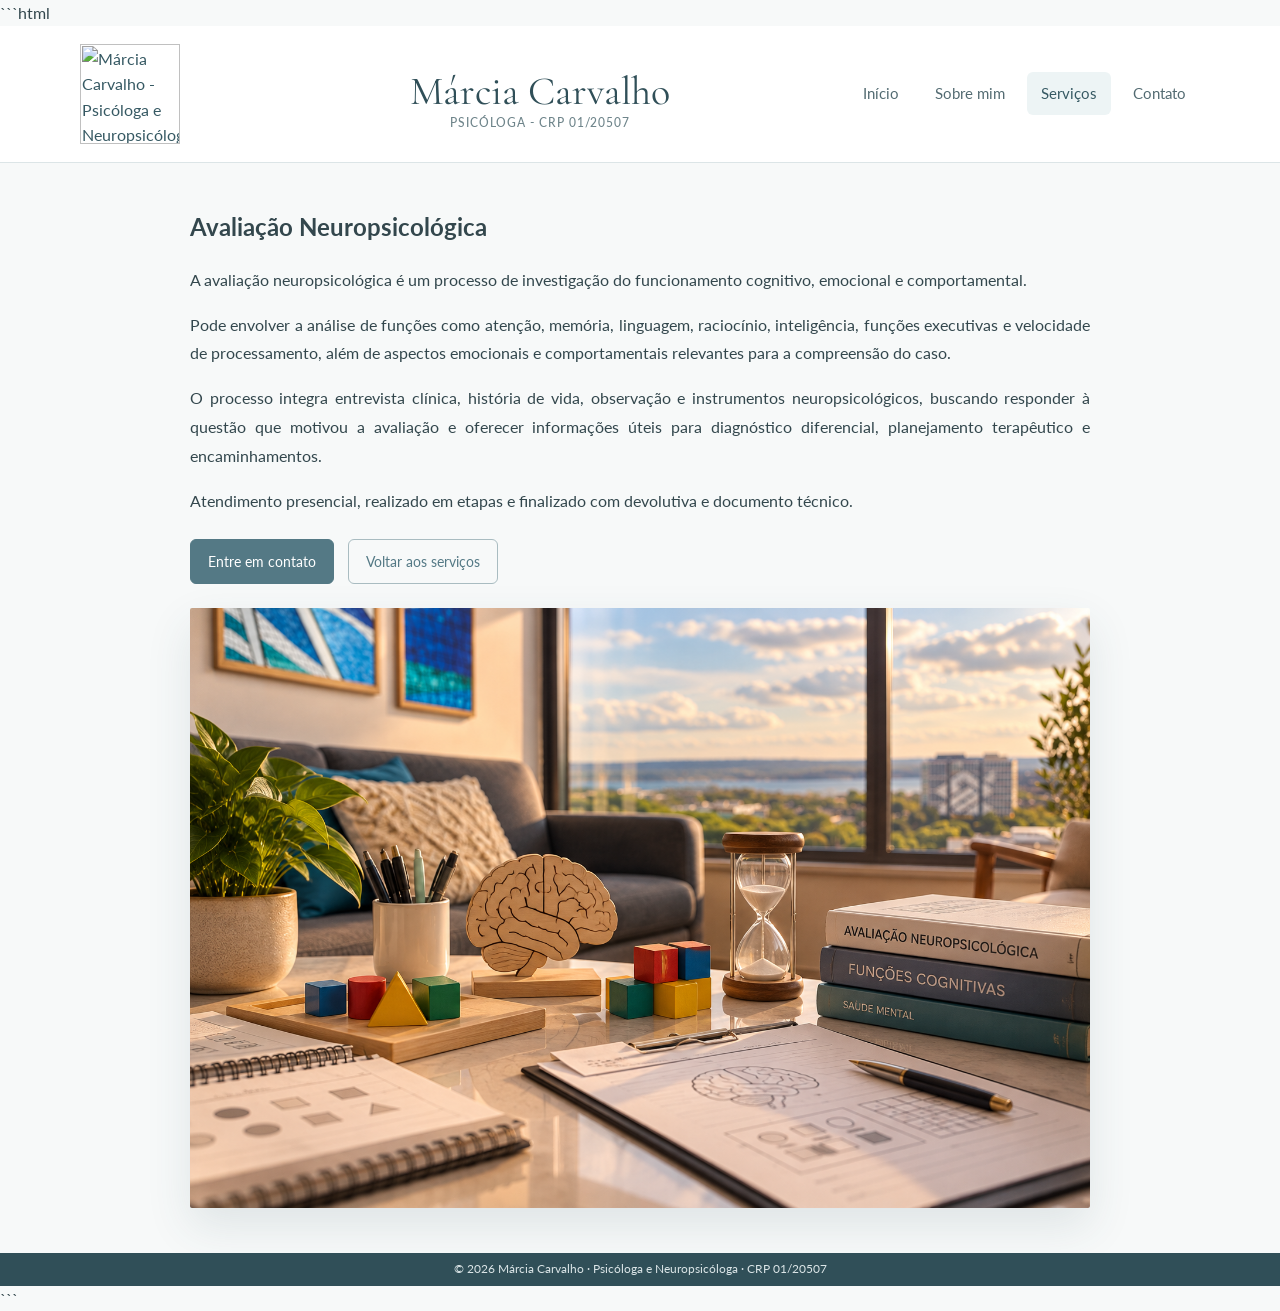
==== commit 22d93258: "Fix mobile header and navigation" ====
--- a/avaliacao-neuropsicologica.html
+++ b/avaliacao-neuropsicologica.html
@@ -3,7 +3,8 @@
 <html lang="pt-br">
   <head>
     <meta charset="UTF-8" />
-    <meta name="viewport" content="width=device-width, initial-scale=1.0" />
+    <meta name="viewport" content="width=device-width, initial-scale=1.0" />
+    <meta name="format-detection" content="telephone=no" />
     <title>Avaliação Neuropsicológica | Márcia Carvalho</title>
     <meta
       name="description"
@@ -18,23 +19,25 @@
   </head>
 
   <body class="inner-page">
-    <header class="site-header">
-      <div class="site-header-content">
-        <a href="index.html" class="brand">
-          <img
-            src="imagem5.png"
-            alt="Márcia Carvalho - Psicóloga e Neuropsicóloga"
-            class="site-logo"
-          />
-        </a>
-
-        <nav class="site-nav">
-          <a href="index.html">Início</a>
-          <a href="sobre-mim.html">Sobre mim</a>
-          <a href="servicos.html" class="active">Serviços</a>
-          <a href="contato.html">Contato</a>
-        </nav>
-      </div>
+    <header class="site-header">
+      <div class="site-header-content">
+        <a href="index.html" class="brand" aria-label="Página inicial de Márcia Carvalho">
+          <img src="imagem5.png" alt="Márcia Carvalho - Psicóloga e Neuropsicóloga" class="site-logo" />
+        </a>
+        <div class="header-name">
+          <span>Márcia Carvalho</span>
+          <small>PSICÓLOGA - CRP 01/20507</small>
+        </div>
+        <button class="menu-toggle" type="button" aria-label="Abrir menu" aria-expanded="false" aria-controls="site-nav">
+          <span></span><span></span><span></span>
+        </button>
+        <nav class="site-nav" id="site-nav">
+          <a href="index.html">Início</a>
+          <a href="sobre-mim.html">Sobre mim</a>
+          <a href="servicos.html" class="active">Serviços</a>
+          <a href="contato.html">Contato</a>
+        </nav>
+      </div>
     </header>
 
     <main class="inner-main psychotherapy-main">
@@ -88,6 +91,8 @@
     <footer class="site-footer">
       <p>© 2026 Márcia Carvalho · Psicóloga e Neuropsicóloga · CRP 01/20507</p>
     </footer>
+    <script src="animations.js"></script>
+      <script src="menu.js"></script>
   </body>
 </html>
 ```
--- a/style.css
+++ b/style.css
@@ -221,7 +221,7 @@
 
 .home-page .hero-description {
     max-width: 600px;
-    margin: 0 0 5px;
+    margin: 0 0 10px;
     color: #708287;
     font-size: 1.05rem;
     line-height: 1.7;
@@ -595,7 +595,7 @@
 }
 
 .about-content p:not(.eyebrow):not(.about-role) {
-    margin: 0 0 12px;
+    margin: 0 0 7px;
 
     color: #687b80;
 
@@ -2338,4 +2338,53 @@
         max-height: 350px;
     }
 }
-}+}
+
+/* Animações dos botões nas páginas de serviços */
+
+.psychotherapy-actions .button {
+    transition:
+        transform 250ms ease,
+        box-shadow 250ms ease,
+        background-color 250ms ease,
+        border-color 250ms ease;
+}
+
+@media (hover: hover) and (pointer: fine) {
+    .psychotherapy-actions .button:hover {
+        transform: translateY(-2px);
+        box-shadow: 0 6px 16px rgba(48, 79, 88, 0.12);
+    }
+}
+
+/* Movimento suave da imagem nas páginas de serviços */
+
+.psychotherapy-image img {
+    transition: transform 500ms ease;
+}
+
+@media (hover: hover) and (pointer: fine) {
+    .psychotherapy-image img:hover {
+        transform: scale(1.015);
+    }
+}
+
+/* Respeita a preferência por movimento reduzido */
+
+@media (prefers-reduced-motion: reduce) {
+
+    .psychotherapy-actions .button,
+    .psychotherapy-image img {
+        transition: none;
+    }
+
+    .psychotherapy-actions .button:hover,
+    .psychotherapy-image img:hover {
+        transform: none;
+    }
+}
+
+/* Responsive mobile header and menu */
+.site-header-content{position:relative}.header-name{z-index:1;pointer-events:none}.menu-toggle{display:none;align-items:center;justify-content:center;flex-direction:column;gap:5px;width:44px;height:44px;padding:10px;border:1px solid #dce5e7;border-radius:8px;background:#fff;color:#365963;cursor:pointer}.menu-toggle span{display:block;width:21px;height:2px;border-radius:2px;background:currentColor;transition:transform 180ms ease,opacity 180ms ease}.menu-toggle[aria-expanded="true"] span:first-child{transform:translateY(7px) rotate(45deg)}.menu-toggle[aria-expanded="true"] span:nth-child(2){opacity:0}.menu-toggle[aria-expanded="true"] span:last-child{transform:translateY(-7px) rotate(-45deg)}
+@media(max-width:760px){.home-page .site-header-content,.inner-page .site-header-content{display:grid;grid-template-columns:64px minmax(0,1fr) 44px;align-items:center;gap:10px;min-height:0;padding:12px 16px}.home-page .brand,.inner-page .brand{grid-column:1;grid-row:1;width:64px;min-width:0}.site-logo{width:64px;height:64px;object-fit:contain}.home-page .header-name,.inner-page .header-name{position:static;grid-column:2;grid-row:1;min-width:0;margin:0;transform:none;align-items:flex-start;white-space:normal;font-size:clamp(1.35rem,5vw,1.8rem);line-height:1.05;text-align:left}.header-name small{margin-top:5px;font-size:clamp(.55rem,2.1vw,.68rem);line-height:1.35;letter-spacing:.035em}.menu-toggle{display:flex;grid-column:3;grid-row:1;justify-self:end}.home-page .site-nav,.inner-page .site-nav{display:none;grid-column:1/-1;grid-row:2;width:100%;align-items:stretch;flex-direction:column;gap:4px;padding-top:8px;border-top:1px solid #e5ecee}.home-page .site-header-content.menu-open .site-nav,.inner-page .site-header-content.menu-open .site-nav{display:flex}.home-page .site-nav a,.inner-page .site-nav a{display:block;width:100%;padding:12px 14px;font-size:1rem}}
+@media(prefers-reduced-motion:reduce){.menu-toggle span{transition:none}}
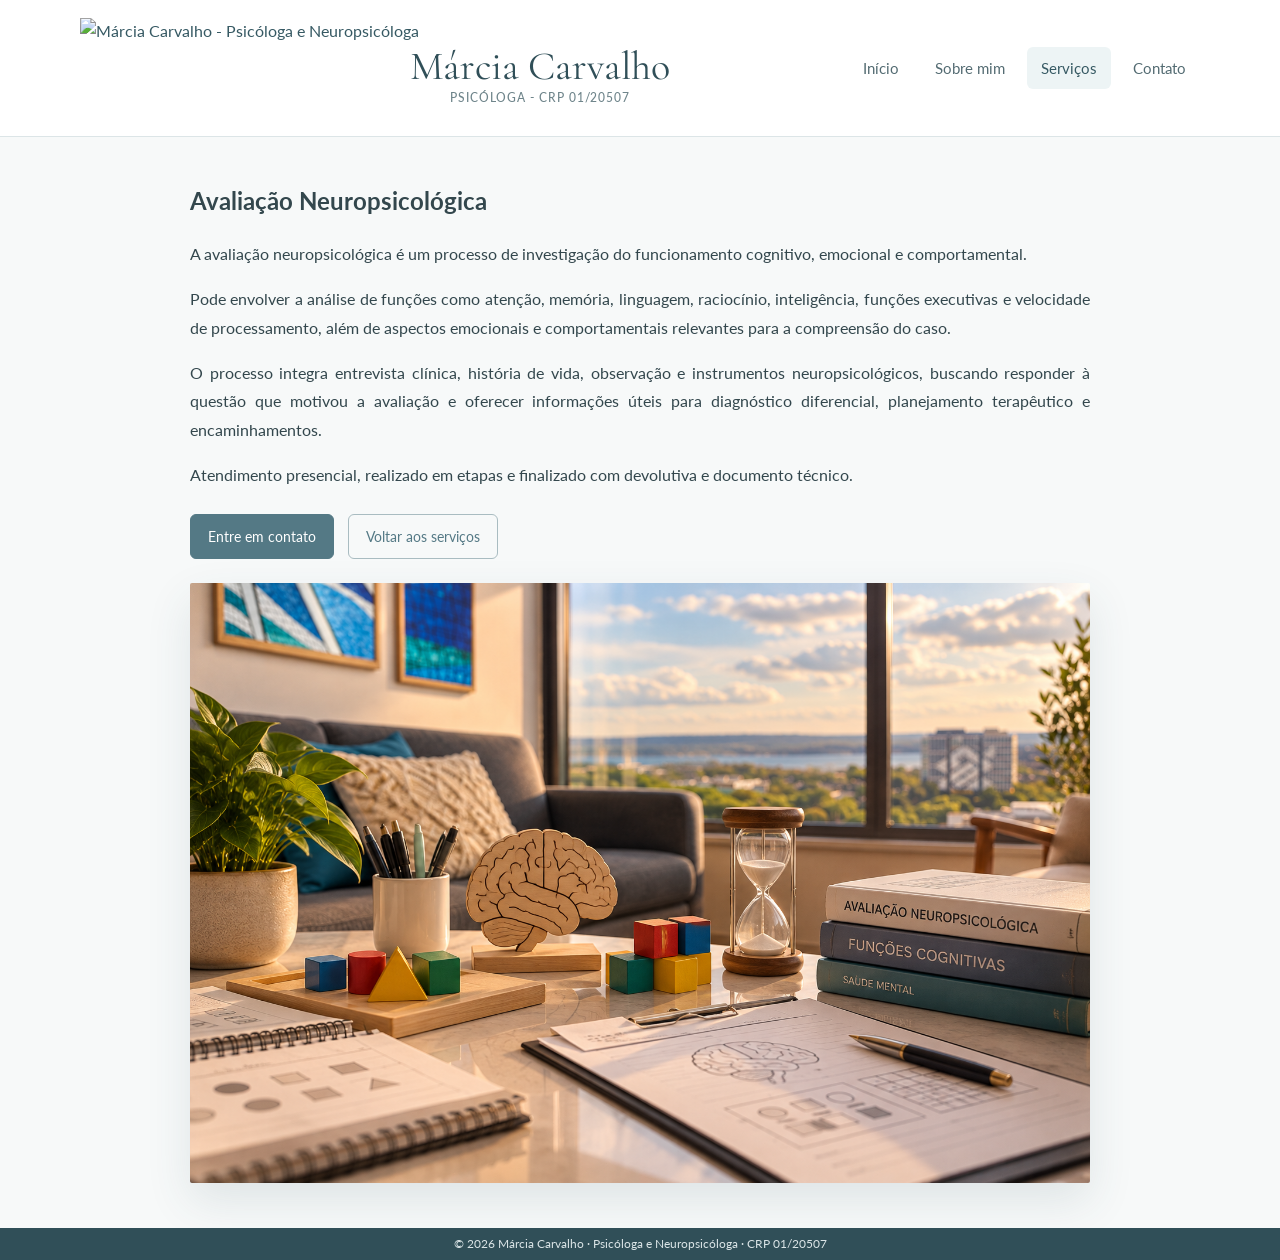
==== commit 610fbc36: "Corrige texto de Markdown exibido na página de avaliação" ====
--- a/avaliacao-neuropsicologica.html
+++ b/avaliacao-neuropsicologica.html
@@ -1,4 +1,3 @@
-```html
 <!DOCTYPE html>
 <html lang="pt-br">
   <head>
@@ -15,7 +14,7 @@
       href="https://fonts.googleapis.com/css2?family=Cormorant+Garamond:wght@400;500;600&family=Lato:wght@400;500;600;700&display=swap"
       rel="stylesheet"
     />
-    <link rel="stylesheet" href="style.css" />
+    <link rel="stylesheet" href="style.css?v=4" />
   </head>
 
   <body class="inner-page">
@@ -92,7 +91,6 @@
       <p>© 2026 Márcia Carvalho · Psicóloga e Neuropsicóloga · CRP 01/20507</p>
     </footer>
     <script src="animations.js"></script>
-      <script src="menu.js"></script>
+      <script src="menu.js?v=2"></script>
   </body>
-</html>
-```
+</html>
--- a/style.css
+++ b/style.css
@@ -2388,3 +2388,121 @@
 .site-header-content{position:relative}.header-name{z-index:1;pointer-events:none}.menu-toggle{display:none;align-items:center;justify-content:center;flex-direction:column;gap:5px;width:44px;height:44px;padding:10px;border:1px solid #dce5e7;border-radius:8px;background:#fff;color:#365963;cursor:pointer}.menu-toggle span{display:block;width:21px;height:2px;border-radius:2px;background:currentColor;transition:transform 180ms ease,opacity 180ms ease}.menu-toggle[aria-expanded="true"] span:first-child{transform:translateY(7px) rotate(45deg)}.menu-toggle[aria-expanded="true"] span:nth-child(2){opacity:0}.menu-toggle[aria-expanded="true"] span:last-child{transform:translateY(-7px) rotate(-45deg)}
 @media(max-width:760px){.home-page .site-header-content,.inner-page .site-header-content{display:grid;grid-template-columns:64px minmax(0,1fr) 44px;align-items:center;gap:10px;min-height:0;padding:12px 16px}.home-page .brand,.inner-page .brand{grid-column:1;grid-row:1;width:64px;min-width:0}.site-logo{width:64px;height:64px;object-fit:contain}.home-page .header-name,.inner-page .header-name{position:static;grid-column:2;grid-row:1;min-width:0;margin:0;transform:none;align-items:flex-start;white-space:normal;font-size:clamp(1.35rem,5vw,1.8rem);line-height:1.05;text-align:left}.header-name small{margin-top:5px;font-size:clamp(.55rem,2.1vw,.68rem);line-height:1.35;letter-spacing:.035em}.menu-toggle{display:flex;grid-column:3;grid-row:1;justify-self:end}.home-page .site-nav,.inner-page .site-nav{display:none;grid-column:1/-1;grid-row:2;width:100%;align-items:stretch;flex-direction:column;gap:4px;padding-top:8px;border-top:1px solid #e5ecee}.home-page .site-header-content.menu-open .site-nav,.inner-page .site-header-content.menu-open .site-nav{display:flex}.home-page .site-nav a,.inner-page .site-nav a{display:block;width:100%;padding:12px 14px;font-size:1rem}}
 @media(prefers-reduced-motion:reduce){.menu-toggle span{transition:none}}
+
+
+/* Ajustes finais do cabeçalho e rodapé no celular */
+@media (max-width: 760px) {
+  .home-page .header-name,
+  .inner-page .header-name {
+    align-items: center;
+    text-align: center;
+  }
+
+  .home-page .header-name span,
+  .inner-page .header-name span {
+    white-space: nowrap;
+    font-size: clamp(1.2rem, 4.5vw, 1.65rem);
+  }
+
+  .home-page .header-name small,
+  .inner-page .header-name small {
+    text-align: center;
+  }
+
+  .home-page .site-footer p,
+  .inner-page .site-footer p {
+    white-space: nowrap;
+    font-size: clamp(0.48rem, 2.1vw, 0.68rem);
+    line-height: 1.4;
+  }
+
+  .home-page .site-footer,
+  .inner-page .site-footer {
+    padding: 9px 4px;
+  }
+}
+
+
+/* Ajustes mobile: cards de Serviços lado a lado e rodapé legível */
+@media (max-width: 760px) {
+  .inner-page .services-grid {
+    display: grid;
+    grid-template-columns: repeat(2, minmax(0, 1fr));
+    gap: 12px;
+    width: 100%;
+    align-items: stretch;
+  }
+
+  .inner-page .services-grid .service-card {
+    min-width: 0;
+    padding: 20px 14px;
+    overflow-wrap: anywhere;
+  }
+
+  .inner-page .services-grid .service-card h3 {
+    font-size: clamp(1.05rem, 4.2vw, 1.35rem);
+    line-height: 1.2;
+  }
+
+  .inner-page .services-grid .service-card p {
+    font-size: clamp(0.82rem, 3.2vw, 0.92rem);
+    line-height: 1.55;
+  }
+
+  .inner-page .services-grid .service-card span {
+    font-size: 0.86rem;
+  }
+
+  .home-page .site-footer p,
+  .inner-page .site-footer p {
+    font-size: clamp(0.55rem, 2.8vw, 0.72rem);
+  }
+}
+
+
+/* Padronização tipográfica entre páginas + cartões de Serviços lado a lado */
+@media (max-width: 760px) {
+  .inner-page .services-grid {
+    grid-template-columns: repeat(2, minmax(0, 1fr)) !important;
+    gap: 12px !important;
+  }
+
+  .inner-page .services-grid .service-card {
+    min-width: 0;
+    padding: 20px 14px;
+  }
+
+  .inner-page .services-grid .service-card h3 {
+    font-size: 1.25rem;
+    line-height: 1.2;
+  }
+
+  .inner-page .services-grid .service-card p {
+    font-size: 0.9rem;
+    line-height: 1.5;
+  }
+
+  .inner-page .services-grid .service-card span {
+    font-size: 0.9rem;
+  }
+
+  /* Texto comum com tamanho uniforme em todas as páginas */
+  .home-page p,
+  .inner-page p {
+    font-size: 1rem;
+    line-height: 1.6;
+  }
+
+  /* Exceção: descrições dos cartões ficam um pouco menores */
+  .home-page .service-card p,
+  .inner-page .services-grid .service-card p {
+    font-size: 0.9rem;
+    line-height: 1.5;
+  }
+
+  .inner-page .page-heading h1,
+  .contact-intro h1 {
+    font-size: 3rem;
+    line-height: 1.08;
+  }
+}
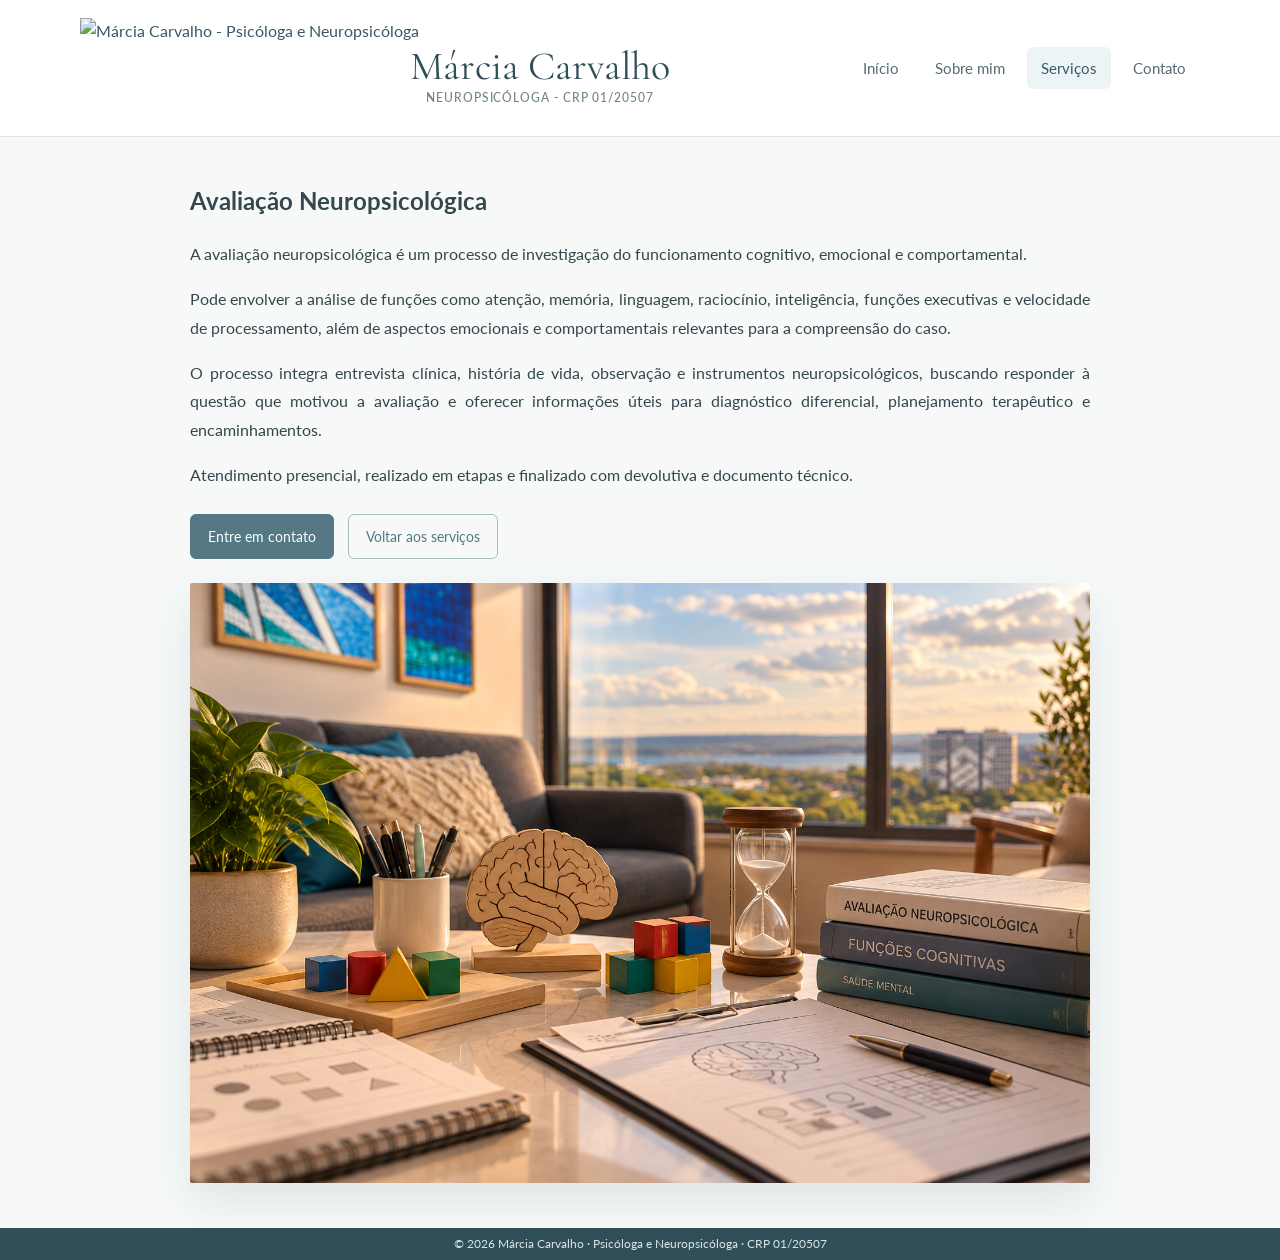
==== commit ab1d5922: "Atualiza identificação profissional no cabeçalho" ====
--- a/avaliacao-neuropsicologica.html
+++ b/avaliacao-neuropsicologica.html
@@ -25,7 +25,7 @@
         </a>
         <div class="header-name">
           <span>Márcia Carvalho</span>
-          <small>PSICÓLOGA - CRP 01/20507</small>
+          <small>NEUROPSICÓLOGA - CRP 01/20507</small>
         </div>
         <button class="menu-toggle" type="button" aria-label="Abrir menu" aria-expanded="false" aria-controls="site-nav">
           <span></span><span></span><span></span>
--- a/style.css
+++ b/style.css
@@ -2506,3 +2506,16 @@
     line-height: 1.08;
   }
 }
+
+/* Página Serviços: cartões empilhados no celular, como na página inicial */
+@media (max-width: 760px) {
+  .inner-page .services-grid {
+    grid-template-columns: minmax(0, 1fr) !important;
+    gap: 16px !important;
+  }
+
+  .inner-page .services-grid .service-card {
+    width: 100%;
+    box-sizing: border-box;
+  }
+}
